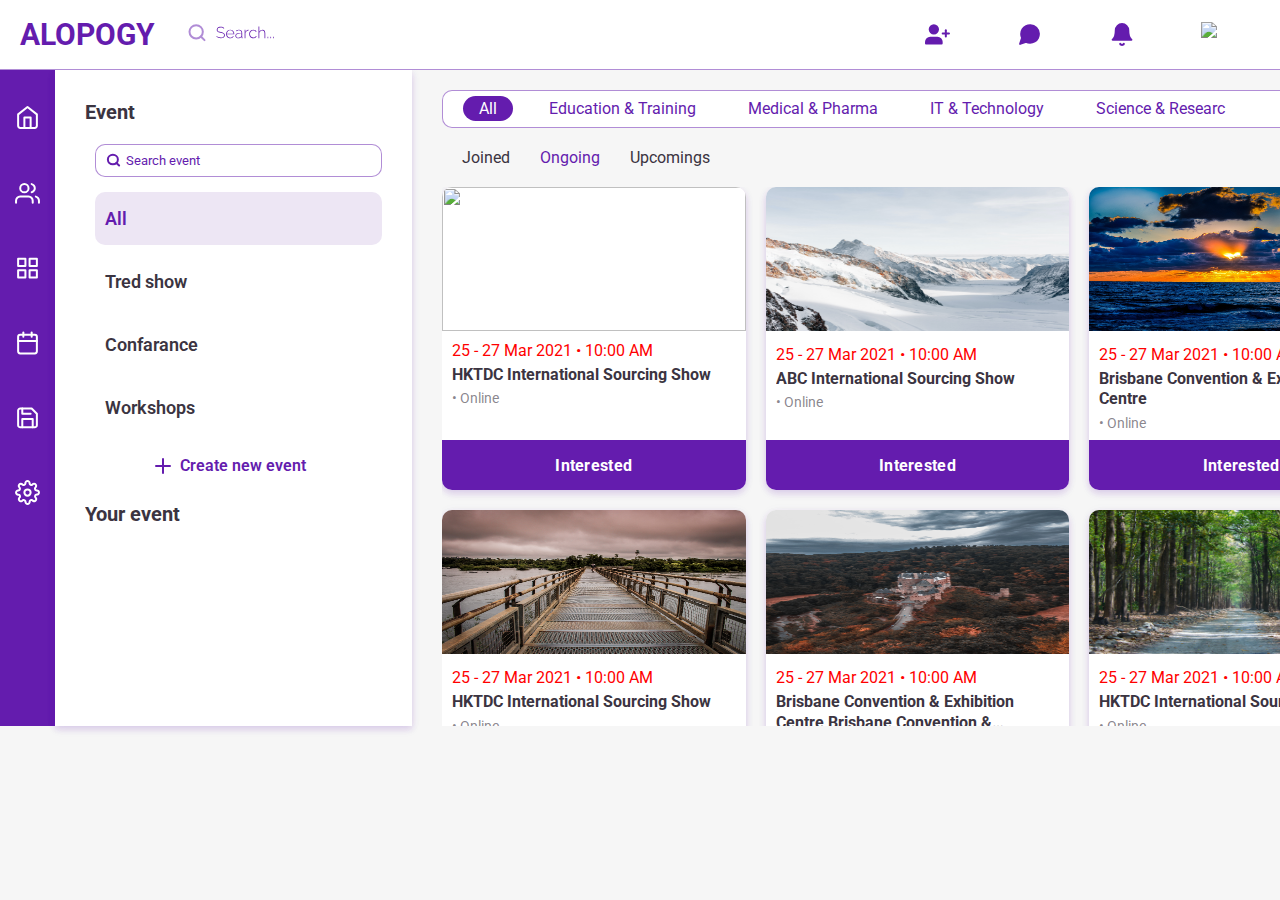
==== html/event.html @ e0d3ffff "add all file" ====
<!DOCTYPE html>
<html>
<head>
    <link href='https://fonts.googleapis.com/css?family=Roboto' rel='stylesheet'>
    <link rel="stylesheet" type="text/css" href="../css/event.css">
    <link rel="stylesheet" type="text/css" href="../css/common.css">
    <meta name="viewport" content="width=device-width, initial-scale=1.0">
</head>
<body>
    <header class="header-white">
        <div class="logo logo-blue">
            <a href="">ALOPOGY</a>
        </div>
        <div class="search">
            <a href="">
                <img src="../image/svg/search blue.svg">
            </a>
        </div>
        <nav>
            <ul>
                <li><a href="">
                        <img src="../image/svg/user-plus blue.svg">
                    </a>
                </li>
                <li><a href=""><img src="../image/svg/message blue.svg"></a></li>

                <li><a href=""><img src="../image/svg/bell blue.svg"></a></li>

                <li><a href=""><img src="../image/svg/more blue.svg"></a></li>
            </ul>
        </nav>
    </header>
    <div class="main">
        <aside class="left-nav">
            <div  class="active" >
                <a href=""><img src="../image/svg/home-w.svg"></a>
            </div>
            <div>
                <a href=""><img src="../image/svg/users-w.svg"></a>
            </div>
            <div>
                <a href=""><img src="../image/svg/showcase-w.svg"></a>
            </div>
            <div>
                <a href=""><img src="../image/svg/event-w.svg"></a>
            </div>
            <div>
                <a href=""><img src="../image/svg/save-w.svg"></a>
            </div>
            <div>
                <a href=""><img src="../image/svg/settings-w.svg"></a>
            </div>
        </aside>
        <aside class="Lf-Mn-box">
            <div class="Lf-Mn-sub-box">
                <p class="Lf-Mn-box-category">Event</p>
                <div class="Lf-Mn-box-search event-search">
                    <img src="../image/svg/search-single.svg"><input type="text" placeholder="Search event " name="">
                </div>
                <div class="Lf-Mn-box-containt">
                    <ul class="Lf-Mn-box-sub-category-iconType event-sub-category">
                        <li >
                            <a id="Lf-Mn-box-sub-category-iconType-activ" href="">All</a>
                        </li>
                        <li>
                            <a href="">Tred show</a>
                        </li>
                        <li>
                            <a href="">Confarance</a>
                        </li>
                        <li>
                            <a href="">Workshops</a>
                        </li>
                    </ul>
                    <div class="Lf-Mn-box-creat-btn creat-event">
                        <a href=""><img src="../image/svg/plus.svg"><p>Create new event</p></a>
                    </div>

                    <!--your event!-->
                    <p class="Lf-Mn-box-category headings">Your event</p>
                    <!--your event lists!-->

                        <!-- <div class="Lf-Mn-box-sub-category-lst-itm sidebar-communities">
                            <div class="Lf-Mn-box-sub-category-lst-single-itm sidebar-community-list">
                                <a href=""><img src="../image/jpg/nature.jpg">
                                    <div>
                                        <h4>World Photographic ysgg hsdhf Forum</h4>
                                        <p>Last active 5 minutes ago</p>
                                    </div>
                                </a>
                        </div> -->
                </div>
            </div>  
        </aside>

    <!--communities with list!-->
        <div class="container">
             <!--list tags!-->

            <div class="filter-user-guide-lst list" >
                <ul>
                    <li>
                        <a class="filter-user-guide-activ-lst" href="">
                            All
                        </a>
                    </li>
                    <li>
                        <a  href="">
                            Education & Training
                        </a>
                    </li>
                    <li>
                        <a href="">
                            Medical & Pharma
                        </a>
                    </li>
                    <li>
                        <a href="">
                            IT & Technology
                        </a>
                    </li>
                    <li>
                        <a href="">
                            Science & Researc
                        </a>
                    </li>
                </ul>
                <a class="filter-user-guide-lst-mor-button" href="">
                    <img src="../image/svg/list.svg">
                </a>
                
            </div>

            <div class="event-guide-lst">
                <ul>
                    <li>
                        <p>Joined</p>
                    </li>
                    <li >
                        <p id="event-activ">Ongoing</p>
                    </li>
                    <li>
                        <p>Upcomings</p>
                    </li>
                </ul>
            </div>
            
            <!-- communities!-->

            <div class="events">

            <!-- 1st row -->
                <div class="events-one-row">
                    <div class=" card-small-18rem single-community">
                        <a>
                            <img src="../image/jpg/nature.jpg">
                            <p  id="event-time">25 - 27 Mar 2021 • 10:00 AM</p>
                            <h4>HKTDC International Sourcing Show</h4>
                            <p>• Online</p>
                        </a>
                        <button>Interested</button>
                    </div>
                    <div class=" card-small-18rem single-community">
                        <a>
                            <img src="../image/jpg/nature2.jpg">
                            <p  id="event-time">25 - 27 Mar 2021 • 10:00 AM</p>
                            <h4>ABC  International Sourcing Show</h4>
                            <p>• Online</p>
                        </a>
                        <button>Interested</button>
                    </div>
                    <div class=" card-small-18rem single-community">
                        <a>
                            <img src="../image/jpg/nature3.jpg">
                            <p  id="event-time">25 - 27 Mar 2021 • 10:00 AM</p>
                            <h4>Brisbane Convention & Exhibition Centre</h4>
                            <p>• Online</p>
                        </a>
                        <button>Interested</button>
                    </div>
                </div>

                <!-- 2nd row -->
                <div class="events-one-row">
                    <div class=" card-small-18rem single-community">
                        <a>
                            <img src="../image/jpg/nature4.jpg">
                            <p  id="event-time">25 - 27 Mar 2021 • 10:00 AM</p>
                            <h4>HKTDC International Sourcing Show</h4>
                            <p>• Online</p>
                        </a>
                        <button>Interested</button>
                    </div>
                    <div class=" card-small-18rem single-community">
                        <a>
                            <img src="../image/jpg/nature5.jpg">
                            <p  id="event-time">25 - 27 Mar 2021 • 10:00 AM</p>
                            <h4>Brisbane Convention & Exhibition Centre Brisbane Convention & Exhibition Centre</h4>
                            <p>• Online</p>
                        </a>
                        <button>Interested</button>
                    </div>
                    <div class=" card-small-18rem single-community">
                        <a>
                            <img src="../image/jpg/nature6.jpg">
                            <p  id="event-time">25 - 27 Mar 2021 • 10:00 AM</p>
                            <h4>HKTDC International Sourcing Show</h4>
                            <p>• Online</p>
                        </a>
                        <button>Interested</button>
                    </div>
                </div>
                <!-- 3rd row -->
                <div class="events-one-row">
                    <div class=" card-small-18rem single-community">
                        <a>
                            <img src="../image/jpg/pic7.jpg">
                            <p  id="event-time">25 - 27 Mar 2021 • 10:00 AM</p>
                            <h4>HKTDC International Sourcing Show</h4>
                            <p>• Online</p>
                        </a>
                        <button>Interested</button>
                    </div>
                    <div class=" card-small-18rem single-community">
                        <a>
                            <img src="../image/jpg/pic8.jpg">
                            <p  id="event-time">25 - 27 Mar 2021 • 10:00 AM</p>
                            <h4>Brisbane Convention & Exhibition Centre</h4>
                            <p>• Online</p>
                        </a>
                        <button>Interested</button>
                    </div>
                    <div class=" card-small-18rem single-community">
                        <a>
                            <img src="../image/jpg/nature5.jpg">
                            <p  id="event-time">25 - 27 Mar 2021 • 10:00 AM</p>
                            <h4>HKTDC International Sourcing Show</h4>
                            <p>• Online</p>
                        </a>
                        <button>Interested</button>
                    </div>
                </div>

                <!-- 4th row -->
                <div class="events-one-row">
                    <div class=" card-small-18rem single-community">
                        <a>
                            <img src="../image/jpg/nature3.jpg">
                            <p  id="event-time">25 - 27 Mar 2021 • 10:00 AM</p>
                            <h4>HKTDC International Sourcing Show</h4>
                            <p>• Online</p>
                        </a>
                        <button>Interested</button>
                    </div>
                    <div class=" card-small-18rem single-community">
                        <a>
                            <img src="../image/jpg/nature.jpg">
                            <p  id="event-time">25 - 27 Mar 2021 • 10:00 AM</p>
                            <h4>HKTDC International Sourcing Show</h4>
                            <p>• Online</p>
                        </a>
                        <button>Interested</button>
                    </div>
                    <div class=" card-small-18rem single-community">
                        <a>
                            <img src="../image/jpg/nature.jpg">
                            <p  id="event-time">25 - 27 Mar 2021 • 10:00 AM</p>
                            <h4>HKTDC International Sourcing Show</h4>
                            <p>• Online</p>
                        </a>
                        <button>Interested</button>
                    </div>
                </div>
                
            </div>
        </div>


    <!-- right side nav bar!--> 
        <aside class="right-nav">
            <ul>
                <li>
                    <a href="">
                        <img src="../image/jpg/people1.jpg">
                    </a>
                    <div id="dot"></div>
                </li>
                <li>
                    <a href="">
                        <img src="../image/jpg/people2.jpg">
                    </a>
                     <div id="dot"></div>
                </li>
                <li>
                    <a href="">
                        <img src="../image/jpg/people3.jpg">
                    </a>
                     <div id="dot"></div>
                </li>
                <li>
                    <a href="">
                        <img src="../image/jpg/people4.jpg">
                    </a>
                     <div id="dot"></div>
                </li>
                <li>
                    <a href="">
                        <img src="../image/jpg/people1.jpg">
                    </a>
                     <div id="dot"></div>

                </li>
                <li>
                    <a href="">
                        <img src="../image/jpg/people2.jpg">
                        
                    </a>
                     <div id="dot"></div>
                </li>
                <li>
                    <a href="">
                        <img src="../image/jpg/people4.jpg">
                        
                    </a>
                     <div id="dot"></div>
                </li>
            </ul>
            <div id="arrow">
                <a href="">
                    <img src="../image/svg/vector 1.svg">
                </a>
            </div>
        </aside>
    </div>
</body>
</html>
---- css/event.css ----
.event-search{
	 margin:1.25rem 0 0.625rem 0.625rem;
}
.event-sub-category li{
    margin:0.313rem auto 0.313rem 0.625rem ;
}
.event-sub-category li a{
	font-weight: 600;
	font-size: 1.125rem;
}
.creat-event{
    margin: 0.625rem 0;
   
}
.container{
	display: flex;
	flex-direction: column;
	padding: 1.25rem 1.875rem 0 1.875rem;

}
.list{
    margin:0 0 1.25rem 0;

}
.events{
	display: flex;
	flex-direction: column;
	width:59.438rem;
	height:36rem;
	overflow-y: scroll;	
}
.events::-webkit-scrollbar {
    display: none;
}
.events{
  -ms-overflow-style: none;  /* IE and Edge */
  scrollbar-width: none;  /* Firefox */
}
.events-one-row{
	display: flex;
	width:59.438rem;
	justify-content: space-between;
	margin-bottom: 1.25rem;
}
.event-guide-lst{
	display: flex;
	margin-bottom: 1.25rem;
}
.event-guide-lst ul{
	display: flex;
	margin-left: 1.25rem;
}
.event-guide-lst li{
	display: flex;
	margin-right:1.875rem;
	cursor: pointer;
}
.event-guide-lst li p{
	color:#3B3441;
}
#event-activ{
	color:#641CAE ;
}
.event-guide-lst ul li p:hover:not(#event-activ) {
	color: #641CAE;
}
#event-time{
	color:#FF0000;
	font-size: 1rem;
	margin: 0 0.625rem 0.313rem 0.625rem;
}
---- css/common.css ----
*{
	margin: 0rem;
	padding: 0rem;
	font-family:Roboto;
	font-style: none;
	box-sizing: border-box;
}
body{
	background-color:  #F6F6F6;
}
a{
	text-decoration: none;
	color: #641CAE;
}
ul{
	list-style: none;
}

/*top nav bar*/
header{
	
	 display: flex;
	 position: sticky;
	 top: 0;
	 z-index: 100;
	 width: auto;
	 height:4.375rem;
	 align-items: center; 
}
.header-white{
	background-color: #fff;
	border-bottom: 0.013rem solid rgba(100, 28, 174, 0.5);
}
.header-blue{
	background-color:#641CAE;
}
header nav{
	display: flex;
	margin-right: 1.25rem;
}
header nav ul{
	display: flex; 
}
header nav ul li{
	padding: 0 1.563rem;
	display: flex;
	
}
header nav ul li a{
	height: 2.625rem;
	width:2.625rem;
	border-radius: 2.625rem;
	padding: 0.531rem;
}
.header-white nav ul li a:hover{
	background-color: #EDE6F4;
}
.logo{
	font-size: 1.875rem;
	font-weight: bold;
	margin-left: 1.25rem;
	text-overflow: uppercase;
	display: flex;
}
.logo-blue a{
	color: #641CAE;
}
.logo-white a{
	color: #FFFFFF;
}
.search{
	margin: 0 auto  0 2rem ;
}
.main{
	display: flex;
	height:41rem;
	
}

/*left nav bar*/

.left-nav{
    height:41rem;
    width: 4.375rem;
    background-color:  #641CAE;
    display: flex;
    flex-direction: column;
    align-items: center;
}
.left-nav div{
	height: 3.438rem;
	width: 3.438rem;
	border-radius: 3.438rem;
	margin: 1.25rem 0 0 0 ;
	display: flex;
}
.left-nav div a{
	height: 3.438rem;
	width: 3.438rem;
	text-align: center;
	padding-top: 0.938rem;
}
.left-nav div:hover:not(.active) {
	background-color: #EDE6F4;
}

/*right nav bar*/

.right-nav{
	 height:41rem;
    width: 4.375rem;
    background-color:  #641CAE;
    display: flex;
    flex-direction: column;
    align-items: center;
   margin-left: auto;
}
.right-nav ul{
	display: flex; 
	flex-direction: column;
}
.right-nav ul li{
	height: 2.5rem;
	width: 2.5rem;
	margin-top: 1rem;
	display: flex;

}
.right-nav ul li a{
	height: 2.5rem;
	width: 2.5rem;
	border-radius: 2.5rem;
	border: 0.188rem solid #FFFFFF;
	display: flex;

}
.right-nav ul li a img{
	height: 2rem;
	width: 2rem;
	border-radius: 2rem;
	margin: 0.063rem;

}
#dot{
	position: relative;

}
#dot::after{
	content: '';
	width: 9px;
	height: 9px;
	border-radius: 50%;
	background:#41db51;
	position: absolute;
	top: 1px;
	right: 5px;
}
#arrow{
	display: flex;
	height:2rem;
	width: 2rem;
	margin-top: 12rem;

}
#arrow a{
	display: flex;
	height:2rem;
	width: 2rem;
	border-radius: 2rem;
	background-color: #fff;
	align-items: center;
	padding-left:0.563rem;

}

/*left side manu */
.Lf-Mn-box{
	width: 23.063rem;
	height:41rem;
	background-color: #fff;
	box-shadow: 0px 3px 6px rgba(100, 28, 174, 0.1), 0px 4px 8px rgba(100, 28, 174, 0.08), 0px 1px 12px rgba(100, 28, 174, 0.04);
	display: flex;
	padding: 1.875rem 1.875rem 0 1.875rem;
	flex-direction: column;
}
.Lf-Mn-sub-box{
	display: flex;
	flex-direction: column;
	height:39.125rem;
}
.Lf-Mn-box-category{
	font-weight: bold;
	color: #3B3441;
	font-size: 1.25rem;
}
.headings{
	margin: 0.625rem 0;
}
.Lf-Mn-box-search{
	background: #FFFFFF;
    border:0.013rem solid rgba(100, 28, 174, 0.5);
    display: flex;
    width: 17.938rem;
    height: 2.063rem;
    border-radius: 0.625rem;
    margin:1.25rem 0 0.625rem 0.625rem;
    padding: 0 0 0 0.625rem;
    align-items: center;
}
.Lf-Mn-box-search input{
	outline: none;
	border:none;
	margin-left: 0.313rem;
	width: 90%;
	color: #641CAE;
}
.Lf-Mn-box-search input::placeholder{
	color: #641CAE;
}
.Lf-Mn-box-sub-category-iconType{
	display: flex;
	flex-direction: column;

}
.Lf-Mn-box-sub-category-iconType li{
	display: flex;
}
.Lf-Mn-box-sub-category-iconType li a{
	width: 17.938rem;
    height: 3.313rem;
    padding: 0.625rem;
    border-radius: 0.625rem;
    display: flex;
    align-items: center;
    color: #3B3441;
}
.Lf-Mn-box-sub-category-iconType li a img{
	margin-right: 0.625rem;
}
#Lf-Mn-box-sub-category-iconType-activ{
	background-color:#EDE6F4;
	color:#641CAE;
}
.Lf-Mn-box-sub-category-iconType li a:hover:not(#Lf-Mn-box-sub-category-iconType-activ) {
	background-color: #EDE6F4;
	color:  #641CAE;
}
.Lf-Mn-box-creat{
	width: 17.938rem;
    height: 2.063rem;
    border-radius: 0.625rem;  
}
.Lf-Mn-box-creat-btn a{
    display: flex;
    width: 17.938rem;
    height: 2.063rem;
    align-items: center;
    justify-content: center;

}
.Lf-Mn-box-creat-btn p{
	font-style: normal;
    font-weight: 600;
	color: #641CAE;
	padding-left: 0.313rem;
}

.Lf-Mn-box-sub-category-lst-itm{
	display: flex;
	flex-direction: column;
}

.Lf-Mn-box-sub-category-lst-single-itm{
    width: auto;
    height:auto;
}
.Lf-Mn-box-sub-category-lst-single-itm a{
    display: flex;
    width: auto;
    height: auto;
    border-radius: 0.625rem;
}
.Lf-Mn-box-sub-category-lst-single-itm a img{
    height: 3.125rem;
    width: 3.125rem;
    border-radius: 0.625rem;
    margin-right: 0.625rem;
}
.rnd-50X50{
	border-radius:50% !important ;
}
.rnd-100X100{
	border-radius:50%;
	height: 6.25rem;
	width: 6.25rem;
}
.Lf-Mn-box-sub-category-lst-single-itm a div{
	align-self: center;
	color: #1A1F21;
}
.Lf-Mn-box-sub-category-lst-single-itm a div h4{
	font-size: 1rem;
	white-space: nowrap;
	width:12.5rem;
    overflow: hidden;
    text-overflow: ellipsis; 
}
.Lf-Mn-box-sub-category-lst-single-itm a div p{
	color: rgba(59, 52, 65, 0.6);
	font-size: 0.875rem;
	white-space: nowrap;
	width:12.5rem;
    overflow: hidden;
    text-overflow: ellipsis; 
}
.see-mor-btn{
    display: flex;
    height: auto;
    width: auto;
    padding-left: 4.375rem;
}
.see-mor-btn a{
	font-weight: 500;
	font-size: 0.75rem;
}
.filter-user-guide-lst{
	height:2.5rem;
	width:59.438rem;
	background: #FFFFFF;
    border:0.013rem solid rgba(100, 28, 174, 0.5);
    border-radius: 0.625rem;
    display: flex;
    align-items: center;
    padding: 0 1.25rem;
}
.filter-user-guide-lst ul{
	display: flex;
	align-items: center;

}
.filter-user-guide-lst li{
	display: flex;
	margin-right:1.25rem;

}
.filter-user-guide-lst li a{
	display: flex;
	align-items: center;
	height: 1.563rem;
	width: auto;
	padding:0 1rem;
	border-radius: 1.25rem;
}
.filter-user-guide-activ-lst {
  background-color:  #641CAE;
  color: #ffffff;
}
.filter-user-guide-lst li a:hover:not(.filter-user-guide-activ-lst) {
	background-color: #EDE6F4;
	color:  #641CAE;
	
}
.filter-user-guide-lst-mor-button{
	display: flex;
	margin-left: auto;
	align-items: center;
}
/*card size 14.375 * 14.234rem */
.card-small-18rem{
    display: flex;
	 flex-direction: column;
	height:18.979rem;
	width: 18.979rem;
	border-radius: 0.625rem;
	background: #FFFFFF;
    box-shadow: 0px 3px 6px rgba(100, 28, 174, 0.1), 0px 4px 8px rgba(100, 28, 174, 0.08), 0px 1px 12px rgba(100, 28, 174, 0.04);
}
.card-small-18rem a img{
	height:9rem;
	width: 18.979rem;
	border-radius: 0.625rem  0.625rem 0 0;
	margin-bottom: 0.625rem;
}
.card-small-18rem a h4{
	color: #3B3441;
	height: auto;
	line-height: 1.3;
	display: -webkit-box;
    -webkit-line-clamp:2;
    -webkit-box-orient: vertical;  
    overflow: hidden;
	margin:0 0.625rem 0 0.625rem;
}
.card-small-18rem a p{
	font-size: 0.875rem;
	color: rgba(59, 52, 65, 0.6);
	margin:0.313rem 0.625rem;
}
.card-small-18rem button{
	width:18.979rem;
	height:3.125rem;
	background-color: #641CAE;
	outline: none;
	border: none;
	border-radius: 0 0 0.625rem 0.625rem ;
	margin-top: auto;
	margin-bottom: 0;
	font-size: 1rem;
	font-weight: bold;
	color: #FFFFFF;
	letter-spacing: 0.02em;
}
.img-cover60X9{
   display: flex;
   align-items: center;
   justify-content: center;
   background-color: #fff;
   width:60.688rem;
   height: 9.375rem;
   border-radius: 0.313rem;
   overflow: hidden;
}
.img-cover60X9 img{
   width:60.688rem;
   height: 9.375rem;
   border-radius: 0.313rem;
   background-size: cover;
}
.img-cover82X9{
   display: flex;
   align-items: center;
   justify-content: center;
   background-color: #fff;
   width:82.501rem;
   height: 9.375rem;
   border-radius: 0.313rem;
   overflow: hidden;
}
.img-cover82X9 img{
   width:82.501rem;
   height: 9.375rem;
   border-radius: 0.313rem;
   background-size: cover;
}
.img-profile a{
   display: flex;
   align-items: center;
   justify-content: center;
   height: 6.25rem;
   width: 6.25rem;
   border-radius:6.25rem;
   background-color: #ffffff;
   box-shadow: 0px 3px 6px rgba(100, 28, 174, 0.1), 0px 4px 8px rgba(100, 28, 174, 0.08), 0px 1px 12px rgba(100, 28, 174, 0.04);
}
.img-profile a img{
	width:5.625rem;
	height:5.625rem;
	border-radius:5.625rem;
	margin: 0.313rem;
}
.img-profile-9X9 a{
   display: flex;
   align-items: center;
   justify-content: center;
   height:9.375rem;
   width: 9.375rem;
   border-radius:50%;
   background-color: #ffffff;
   box-shadow: 0px 3px 6px rgba(100, 28, 174, 0.1), 0px 4px 8px rgba(100, 28, 174, 0.08), 0px 1px 12px rgba(100, 28, 174, 0.04);
}
.img-profile-9X9 a img{
	width:8.75rem;
	height:8.75rem;
	border-radius:50%;
}
.typ-public{
	display: flex;
	align-items: center;
}
.typ-public p{
	color: #641CAE;
	margin: 0.125rem 0 0  0.313rem ;
}
/*member list */
.member-list{
    display: flex;
}
.img-profile-small-2x2{
    display: flex;
}
.img-profile-small-2x2 img{
	height: 2.188rem;
	width: 2.188rem;
	border-radius: 2.188rem;
}
.count-member{
	margin-top: 0.5rem;
	color: #3B3441;
}
.join-btn,.follow-btn,.message-btn{
    display: flex;
}
.join-btn a {
   display: flex;
   align-items: center;
   justify-content: center;
   width: 5.625rem;
   height: 2.5rem;
   border-radius: 0.313rem;
   background-color:  #641CAE;
}
.follow-btn a{
   display: flex;
   align-items: center;
   justify-content: center;
   width: 8.125rem;
   height: 2.5rem;
   border-radius:0 0.313rem 0.313rem 0;
   background-color:  #641CAE;
}
.message-btn a{
   display: flex;
   align-items: center;
   justify-content: center;
   width: 8.125rem;
   height: 2.5rem;
   border:0.013rem solid rgba(100, 28, 174, 0.5);
   border-radius:0.313rem 0 0 0.313rem;
   background-color: #ffffff;
}
.join-btn a img ,.follow-btn a img ,.message-btn a img{
	height: 1.25rem;
	width: 1.25rem;
}
.join-btn a p ,.follow-btn a p{
	color: #fff;
	font-weight: bold;
	margin-left: 0.625rem;

}
.message-btn a p{
	color: #641CAE;
	font-weight: bold;
	margin-left:0.625rem;
}
.skills-bar{
   display: inline-flex;
   align-items: center;
   height:3.75rem;
   width:60.688rem;
   background-color: #fff;
   border-radius: 0.313rem;
   border: 0.013rem solid rgba(100, 28, 174, 0.5);
}
.skills-bar-82{
   display: inline-flex;
   align-items: center;
   height:3.75rem;
   width:82.501rem;
   background-color: #fff;
   border-radius: 0.313rem;
   border: 0.013rem solid rgba(100, 28, 174, 0.5);
}
.skills-bar-mn a{
  font-weight: 600;
  margin: 0 1.875rem;
}
.skills-bar-82-mn a{
  margin:0 4.688rem;
  font-weight: 600;
}
.skills-button{
	display: flex;
	margin: 0 1.875rem 0 auto;
}
.skills-82-button{
	display: flex;
	margin: 0 4.688rem 0 auto;

}
.search-bgc-btn{
	margin-right: 2.5rem;
}
.search-bgc-btn a ,.menu-dot-bgc-btn a{
    display: flex;
	align-items: center;
	padding: 0 0.563rem;
	height:1.75rem ;
	width: 2.375rem;
	border-radius: 0.313rem;
	background-color:rgba(196, 196, 196, 0.3);
}
.rotation{
	transform: rotate(90deg);
}
.containt-box-20Xauto{
	display: flex;
	flex-direction:column;
	width:20rem;
	height: auto;
	background-color: #fff;
	border-radius: 0.313rem;
	border: 0.013rem solid rgba(100, 28, 174, 0.5);
}
.containt-box-20Xauto-heading-box-20X2{
   display: flex;
   align-items: center;
   justify-content: center;
   height:2.5rem ;
   width:20rem;
   border-radius: 0.313rem 0.313rem 0 0 ;
   border-bottom: 0.013rem solid rgba(100, 28, 174, 0.5);
   
}
.containt-box-20Xauto-heading-box-20X2 p{
	font-weight: 600;
   color: #3B3441;
}
.containt-box-20Xauto-itm{
    width: 18.75rem;
	height: auto;
	margin: 0.625rem;
}
.containt-box-20Xauto-itm li h4{
	margin-bottom: 0.625rem;
	color: #3B3441;
}
.containt-box-20Xauto-itm li p{
    color: rgba(59, 52, 65, 0.6);
}
.containt-box-20Xauto-itm li{
	margin-bottom:1.25rem;
}
.skills-bar-mn-activ,.skills-bar-82-mn-activ{
	color: #3B3441;
}
.rnd-btn-blu-2X2{
	display: flex;
	align-items: center;
	justify-content: center;
	height:2.188rem ;
	width:2.188rem;
	border-radius: 2.188rem ;
	background: #641CAE;
    box-shadow:  0px 3px 6px rgba(100, 28, 174, 0.1), 0px 4px 8px rgba(100, 28, 174, 0.08), 0px 1px 12px rgba(100, 28, 174, 0.04);
}
.card-40rem{
	display: flex;
	flex-direction: column;
	width: 40.938rem;
	height: auto;
	background-color: #fff;
	box-shadow: 0px 3px 6px rgba(100, 28, 174, 0.1), 0px 4px 8px rgba(100, 28, 174, 0.08), 0px 1px 12px rgba(100, 28, 174, 0.04);
    border-radius: 0.938rem;
}
.img-profile-small-3x3 a{
    display: flex;
    border-radius: 3rem;
    box-shadow:  0px 3px 6px rgba(100, 28, 174, 0.1), 0px 4px 8px rgba(100, 28, 174, 0.08), 0px 1px 12px rgba(100, 28, 174, 0.04);
}
.img-profile-small-3x3 a img{
   	height: 3rem;
	width: 3rem;
	border-radius: 3rem;
}
.batch-small-1X1{
	display: flex;
}
.batch-small-1X1 a{
	display: flex;
	align-items: center;
	justify-content: center;
	height: 1rem;
	width: 1rem;
	border-radius: 1rem;
}
.batch-small-1X1 a img{
	height: 0.875rem;
	width: 0.875rem;
	border-radius:0.438rem;
}
/*time class use for-last activ ,last post  */
.time{
	font-size: 0.875rem;
	font-weight: bold;
	color: #1A1F21;
	opacity: 60%; 
}
.follow-button-rnd-typ a{
   display: flex;
   align-items: center;
   justify-content: center;
   width: 4.688rem;
	height: 1.563rem;
	background-color: #fff;
	border: 0.013rem solid rgba(100, 28, 174, 0.5);
	border-radius: 1.875rem;
	outline: none;
	color: #641CAE;
	font-weight: 600;
	font-size: 1rem;
}
.more-3dot-btn{
    display: flex;
}
.more-3dot-btn a{
	display: flex;
}
.line-w35rem{
	height:  0.03rem;
	width:40.938rem;
	background-color:  #641CAE;
	border:none;
	opacity: 50%;
	
}
.line-h20rem{
	width:  0.063rem;
    height:20.344rem;
	background-color:  #641CAE;
	border:none;
	opacity: 50%;
	
}
.card-bottom-btn-sec{
	display: flex;
	flex-direction: column;
    align-items: center;
}
.like-commont-share-btn{
	display: flex;
	width: 35rem;
	align-items: center;
	vertical-align: center;

}
.like-commont-share-single-btn{
   width: 10.417rem;
   margin: auto;

}
.like-commont-share-single-btn a{
	display: flex;
	justify-content: center;
	width: 10.417rem;
}
.like-commont-share-single-btn a p{
	font-weight: 900;
	font-size: 1.125rem;
	margin-left: 0.625rem;
	
}
.comment-btn-bdr{
	border-left: 0.013rem solid  #641CAE;;
	border-right: 0.013rem solid  #641CAE; ;
}
.btn-2X9 a{
	display: flex;
	align-items: center;
	justify-content: center;
	height: 2.5rem;
	width: 9.625rem;
	border-radius:0.313rem;
	border: 0.013rem solid rgba(100, 28, 174, 0.5);

}
.btn-2X9 a img{
	height: 1.5rem;
	width: 1.5rem;
	margin-right: 0.313rem;
}
.btn-2X9 a p{
	font-weight: 900;
}
.schedule-sec{
	display: flex;

}
.schedule-box{
	display: flex;
	flex-direction: column;
	width: 24.063rem;
	height: 26.25rem;
	background-color: #ffff;
	border-radius: 0.313rem;
	box-shadow: 0px 3px 6px rgba(100, 28, 174, 0.1), 0px 4px 8px rgba(100, 28, 174, 0.08), 0px 1px 12px rgba(100, 28, 174, 0.04);
}

.schedule-box-header{
	display: flex;
	height: 6.25rem;
	width: 24.063rem;
	z-index: 100;
	border-radius:0.313rem 0.313rem 0 0 ;
	background-image:  url("../image/jpg/Schedule.jpg");
}
.schedule-box-header-date-sec{
	display: flex;
	align-items: center;
	margin-left: 1.25rem;
}
.schedule-box-header-DD{
	font-weight:bold;
	font-size: 4rem;
	color: #ffff;
	margin-right: 0.313rem;
}
.schedule-box-header-MM-YY p{
	font-weight: bold;
	font-size:0.875rem;
	color: #ffff;
	letter-spacing: 0.063rem;
}
.schedule-box-body{
	display: flex;
	height: 21.45rem;
	
}
.schedule-box-evnts{
	display: flex;
	flex-direction: column;
	height: auto;
	width:24.063rem;
	height: 20.344rem;
	position: absolute;
    overflow-y: scroll;
	
}
.schedule-box-evnts::-webkit-scrollbar {
    display: none;
}
.schedule-box-single-evnts{
	display: flex;
	margin:0.938rem 0;

}
.schedule-box-rnd-point{
	width: 0.625rem;
	height: 0.625rem;
	border-radius: 50%;
	background-color: #fff;
	margin:0.25rem 0 0 1.281rem;
	border: 0.013rem solid  #641CAE;
}
.schedule-box-containt{
	margin-left: 1.25rem;
}
.schedule-box-evnt-time{
	display: flex;
	margin-bottom:0.313rem;
    align-items: center;
}
.schedule-box-evnt-time p{
    margin-right: 0.625rem;
}
.schedule-box-evnt-time a{
    display: flex;
}
.schedule-box-evnt-topic{
	display: flex;
	align-items:center;
}
.schedule-box-evnt-topic a{
    display: flex;
}
.schedule-box-evnt-topic p{
    margin-right: 0.625rem;
    max-width: 200px;
    font-weight: 600;
    font-size:0.875rem;
    white-space: nowrap; 
    overflow: hidden;
    text-overflow:ellipsis;
}

.schedule-box-evnt-btn{
	display: flex;
	margin:auto 1.875rem auto auto;
}
.schedule-box-evnt-btn a{
	display: flex;
}
.indx-fllow-or-group-sec{
	display: flex;
	flex-direction: column;
	height: auto;
	width: 24.063rem;
}
.indx-fllow-or-group-persons{
	display: flex;
}
.indx-fllow-or-group-single-person{
	display: flex;
	flex-direction: column;
	align-items: center;
}
.indx-fllow-or-group-single-person-top-sec{
	display: flex;
}
.img-profile-big-3x3{
	height: 3.125rem;
	width:3.125rem ;
	border-radius: 50%;
}
.img-profile-big-3x3 img{
	height: 3.125rem;
	width:3.125rem ;
	border-radius: 50%;
}
.Lf-Mn-box-containt{
	display: flex;
	height:33.687rem;
	flex-direction: column;
	overflow-y: scroll;
}
.Lf-Mn-box-containt::-webkit-scrollbar {
    display: none;
}
.img-35X35{
	display: flex;
	height: 2.188rem;
	width: 2.188rem;
	border-radius: 50%;
}
.img-35X35 img{
	height: 2.188rem;
	width: 2.188rem;
	border-radius: 50%;
}


.img-30X30{
	display: flex;
	height: 1.875rem;
	width:1.875rem;
	border-radius: 50%;
}
.img-30X30 img{
	height: 1.875rem;
	width:1.875rem;
	border-radius: 50%;
}
.online-dot{
	height: 0.5rem;
	width: 0.5rem;
	border-radius: 50%;
	background-color:#41db51 ;
}
.other-message{
	display: flex;
	width: 100%;
	margin-bottom:0.313rem;
}
.other-message div{
	background-color:#641CAE;
	margin-left: 0.625rem;
	border-radius: 0px 10px 10px 10px;
	width: auto;
	max-width: 19.031rem;
	min-height:2.188rem;
	max-height: auto;
}
.other-message div p{
	color: #ffffff;
	margin: 0.5rem 0.625rem;
}
.chat-img{
	width: 19.031rem;
	height:7rem;
    border-radius: 0px 10px 10px 10px;
}

.own-message{
	display: flex;
	width: 100%;
	margin-bottom: 0.313rem;
}
.own-message div{
	background-color:#F6F6F6;
	margin: 0 0 0 auto;
    border-radius: 10px 0px 10px 10px;
	width: auto;
	max-width: 19.031rem;
	min-height:2.188rem;
	max-height: auto;
}
.own-message div p{
	color: #3B3441;
	margin: 0.5rem 0.625rem;
}
.img-8X8{
	display: flex;
	height: 8.75rem;
	width:8.75rem ;
	border-radius: 0.313rem;
}
.img-8X8{
	height: 8.75rem;
	width:8.75rem ;
	border-radius: 0.313rem;
}
.text-dot{
	width: 0.188rem;
	height:0.188rem;
	border-radius: 50%;
	background-color:rgba(59, 52, 65, 0.6);
}
.socal-btns{
	display: flex;

}
.socal-single-btn-2x2{
	display: flex;
	align-items: center;
	justify-content: center;
	height: 2.188rem;
	width: 2.188rem;
	border-radius: 50%;
	background-color:#641CAE;
}
.socal-single-btn-2x2 img{
	height:1.25rem;
	width:1.25rem;
	border-radius: 50%;
}
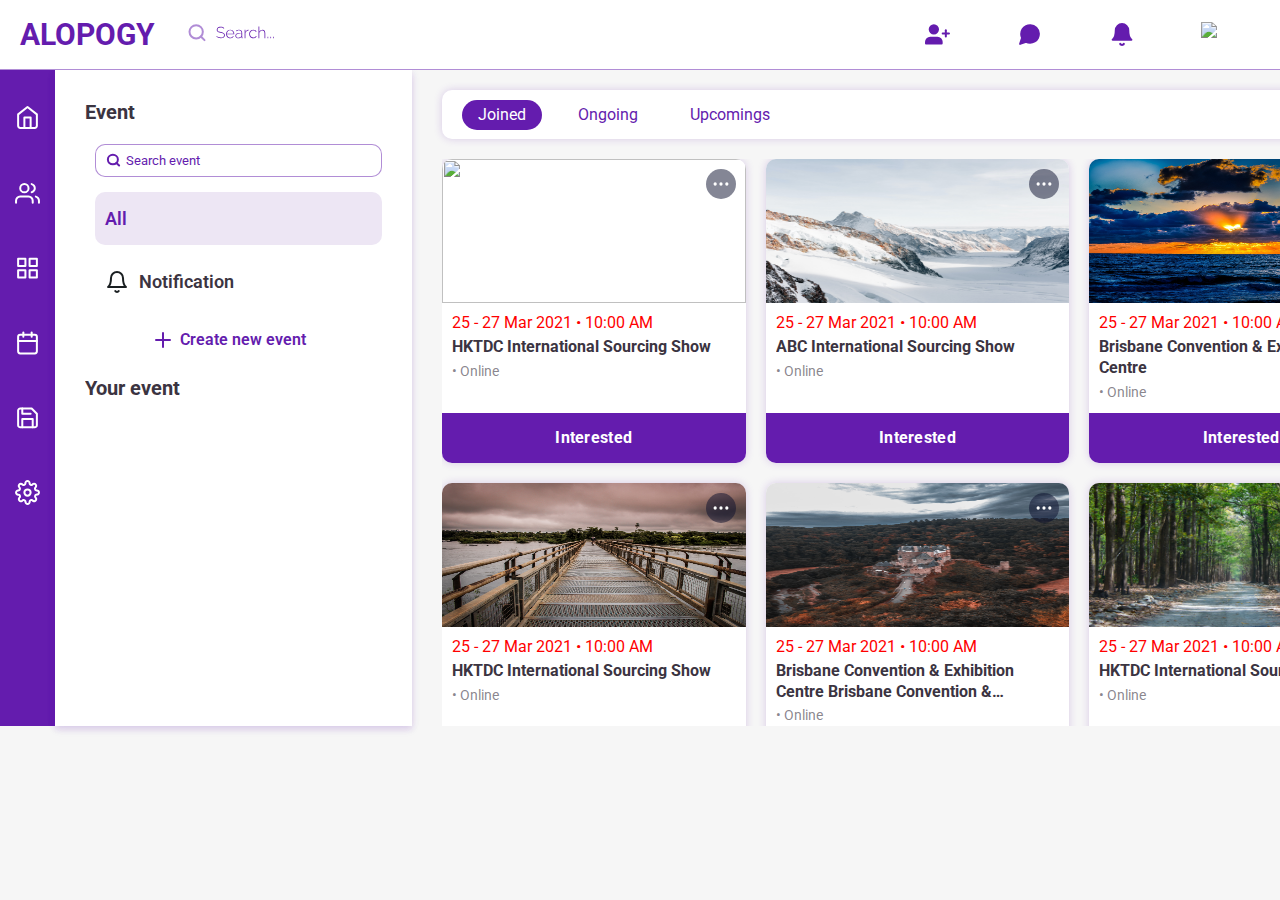
==== commit 58a78ce3: "edit event community save" ====
--- a/html/event.html
+++ b/html/event.html
@@ -4,7 +4,6 @@
     <link href='https://fonts.googleapis.com/css?family=Roboto' rel='stylesheet'>
     <link rel="stylesheet" type="text/css" href="../css/event.css">
     <link rel="stylesheet" type="text/css" href="../css/common.css">
-    <meta name="viewport" content="width=device-width, initial-scale=1.0">
 </head>
 <body>
     <header class="header-white">
@@ -58,18 +57,26 @@
                     <img src="../image/svg/search-single.svg"><input type="text" placeholder="Search event " name="">
                 </div>
                 <div class="Lf-Mn-box-containt">
+                    <!-- <ul class="Lf-Mn-box-sub-category-iconType event-sub-category">
+                        <li >
+                            <a id="Lf-Mn-box-sub-category-iconType-activ" href="">All</a>
+                        </li>
+                        <li>
+                            <a href="">Tred show</a>
+                        </li>
+                        <li>
+                            <a href="">Confarance</a>
+                        </li>
+                        <li>
+                            <a href="">Workshops</a>
+                        </li>
+                    </ul> -->
                     <ul class="Lf-Mn-box-sub-category-iconType event-sub-category">
                         <li >
                             <a id="Lf-Mn-box-sub-category-iconType-activ" href="">All</a>
                         </li>
                         <li>
-                            <a href="">Tred show</a>
-                        </li>
-                        <li>
-                            <a href="">Confarance</a>
-                        </li>
-                        <li>
-                            <a href="">Workshops</a>
+                            <a href=""> <img src="../image/svg/notification.svg">Notification</a>
                         </li>
                     </ul>
                     <div class="Lf-Mn-box-creat-btn creat-event">
@@ -101,20 +108,20 @@
                 <ul>
                     <li>
                         <a class="filter-user-guide-activ-lst" href="">
-                            All
+                            Joined
                         </a>
                     </li>
                     <li>
                         <a  href="">
-                            Education & Training
+                            Ongoing
                         </a>
                     </li>
                     <li>
                         <a href="">
-                            Medical & Pharma
-                        </a>
-                    </li>
-                    <li>
+                           Upcomings
+                        </a>
+                    </li>
+                    <!-- <li>
                         <a href="">
                             IT & Technology
                         </a>
@@ -123,7 +130,7 @@
                         <a href="">
                             Science & Researc
                         </a>
-                    </li>
+                    </li> -->
                 </ul>
                 <a class="filter-user-guide-lst-mor-button" href="">
                     <img src="../image/svg/list.svg">
@@ -131,7 +138,7 @@
                 
             </div>
 
-            <div class="event-guide-lst">
+           <!--  <div class="event-guide-lst">
                 <ul>
                     <li>
                         <p>Joined</p>
@@ -143,7 +150,7 @@
                         <p>Upcomings</p>
                     </li>
                 </ul>
-            </div>
+            </div> -->
             
             <!-- communities!-->
 
@@ -151,18 +158,24 @@
 
             <!-- 1st row -->
                 <div class="events-one-row">
-                    <div class=" card-small-18rem single-community">
-                        <a>
-                            <img src="../image/jpg/nature.jpg">
-                            <p  id="event-time">25 - 27 Mar 2021 • 10:00 AM</p>
-                            <h4>HKTDC International Sourcing Show</h4>
-                            <p>• Online</p>
-                        </a>
-                        <button>Interested</button>
-                    </div>
-                    <div class=" card-small-18rem single-community">
-                        <a>
-                            <img src="../image/jpg/nature2.jpg">
+                    <div class="card-small-18rem single-community">
+                        <a>
+                            <div class="card-small-18rem-pic">
+                                <img class="card-small-18rem-cover-pic" src="../image/jpg/nature.jpg">
+                                <div class="card-small-18rem-3dot"><img src="../image/svg/more-vertical.svg"></div>
+                            </div>
+                            <p  id="event-time">25 - 27 Mar 2021 • 10:00 AM</p>
+                            <h4>HKTDC International Sourcing Show</h4>
+                            <p>• Online</p>
+                        </a>
+                        <button>Interested</button>
+                    </div>
+                    <div class=" card-small-18rem single-community">
+                        <a>
+                            <div class="card-small-18rem-pic">
+                                <img class="card-small-18rem-cover-pic" src="../image/jpg/nature2.jpg">
+                                <div class="card-small-18rem-3dot"><img src="../image/svg/more-vertical.svg"></div>
+                            </div>
                             <p  id="event-time">25 - 27 Mar 2021 • 10:00 AM</p>
                             <h4>ABC  International Sourcing Show</h4>
                             <p>• Online</p>
@@ -171,7 +184,10 @@
                     </div>
                     <div class=" card-small-18rem single-community">
                         <a>
-                            <img src="../image/jpg/nature3.jpg">
+                            <div class="card-small-18rem-pic">
+                                <img class="card-small-18rem-cover-pic"  src="../image/jpg/nature3.jpg">
+                                <div class="card-small-18rem-3dot"><img src="../image/svg/more-vertical.svg"></div>
+                            </div>
                             <p  id="event-time">25 - 27 Mar 2021 • 10:00 AM</p>
                             <h4>Brisbane Convention & Exhibition Centre</h4>
                             <p>• Online</p>
@@ -184,16 +200,22 @@
                 <div class="events-one-row">
                     <div class=" card-small-18rem single-community">
                         <a>
-                            <img src="../image/jpg/nature4.jpg">
-                            <p  id="event-time">25 - 27 Mar 2021 • 10:00 AM</p>
-                            <h4>HKTDC International Sourcing Show</h4>
-                            <p>• Online</p>
-                        </a>
-                        <button>Interested</button>
-                    </div>
-                    <div class=" card-small-18rem single-community">
-                        <a>
-                            <img src="../image/jpg/nature5.jpg">
+                            <div class="card-small-18rem-pic">
+                                <img class="card-small-18rem-cover-pic"  src="../image/jpg/nature4.jpg">
+                                <div class="card-small-18rem-3dot"><img src="../image/svg/more-vertical.svg"></div>
+                            </div>
+                            <p  id="event-time">25 - 27 Mar 2021 • 10:00 AM</p>
+                            <h4>HKTDC International Sourcing Show</h4>
+                            <p>• Online</p>
+                        </a>
+                        <button>Interested</button>
+                    </div>
+                    <div class=" card-small-18rem single-community">
+                        <a>
+                            <div class="card-small-18rem-pic">
+                                <img class="card-small-18rem-cover-pic" src="../image/jpg/nature5.jpg">
+                                <div class="card-small-18rem-3dot"><img src="../image/svg/more-vertical.svg"></div>
+                            </div>
                             <p  id="event-time">25 - 27 Mar 2021 • 10:00 AM</p>
                             <h4>Brisbane Convention & Exhibition Centre Brisbane Convention & Exhibition Centre</h4>
                             <p>• Online</p>
@@ -202,7 +224,10 @@
                     </div>
                     <div class=" card-small-18rem single-community">
                         <a>
-                            <img src="../image/jpg/nature6.jpg">
+                            <div class="card-small-18rem-pic">
+                                <img class="card-small-18rem-cover-pic" src="../image/jpg/nature6.jpg">
+                                <div class="card-small-18rem-3dot"><img src="../image/svg/more-vertical.svg"></div>
+                            </div>
                             <p  id="event-time">25 - 27 Mar 2021 • 10:00 AM</p>
                             <h4>HKTDC International Sourcing Show</h4>
                             <p>• Online</p>
@@ -214,16 +239,22 @@
                 <div class="events-one-row">
                     <div class=" card-small-18rem single-community">
                         <a>
-                            <img src="../image/jpg/pic7.jpg">
-                            <p  id="event-time">25 - 27 Mar 2021 • 10:00 AM</p>
-                            <h4>HKTDC International Sourcing Show</h4>
-                            <p>• Online</p>
-                        </a>
-                        <button>Interested</button>
-                    </div>
-                    <div class=" card-small-18rem single-community">
-                        <a>
-                            <img src="../image/jpg/pic8.jpg">
+                            <div class="card-small-18rem-pic">
+                                <img class="card-small-18rem-cover-pic" src="../image/jpg/pic7.jpg">
+                                <div class="card-small-18rem-3dot"><img src="../image/svg/more-vertical.svg"></div>
+                            </div>
+                            <p  id="event-time">25 - 27 Mar 2021 • 10:00 AM</p>
+                            <h4>HKTDC International Sourcing Show</h4>
+                            <p>• Online</p>
+                        </a>
+                        <button>Interested</button>
+                    </div>
+                    <div class=" card-small-18rem single-community">
+                        <a>
+                            <div class="card-small-18rem-pic">
+                                <img class="card-small-18rem-cover-pic" src="../image/jpg/pic8.jpg">
+                                <div class="card-small-18rem-3dot"><img src="../image/svg/more-vertical.svg"></div>
+                            </div>
                             <p  id="event-time">25 - 27 Mar 2021 • 10:00 AM</p>
                             <h4>Brisbane Convention & Exhibition Centre</h4>
                             <p>• Online</p>
@@ -232,7 +263,10 @@
                     </div>
                     <div class=" card-small-18rem single-community">
                         <a>
-                            <img src="../image/jpg/nature5.jpg">
+                            <div class="card-small-18rem-pic">
+                                <img class="card-small-18rem-cover-pic" src="../image/jpg/nature5.jpg">
+                                <div class="card-small-18rem-3dot"><img src="../image/svg/more-vertical.svg"></div>
+                            </div>
                             <p  id="event-time">25 - 27 Mar 2021 • 10:00 AM</p>
                             <h4>HKTDC International Sourcing Show</h4>
                             <p>• Online</p>
@@ -245,25 +279,34 @@
                 <div class="events-one-row">
                     <div class=" card-small-18rem single-community">
                         <a>
-                            <img src="../image/jpg/nature3.jpg">
-                            <p  id="event-time">25 - 27 Mar 2021 • 10:00 AM</p>
-                            <h4>HKTDC International Sourcing Show</h4>
-                            <p>• Online</p>
-                        </a>
-                        <button>Interested</button>
-                    </div>
-                    <div class=" card-small-18rem single-community">
-                        <a>
-                            <img src="../image/jpg/nature.jpg">
-                            <p  id="event-time">25 - 27 Mar 2021 • 10:00 AM</p>
-                            <h4>HKTDC International Sourcing Show</h4>
-                            <p>• Online</p>
-                        </a>
-                        <button>Interested</button>
-                    </div>
-                    <div class=" card-small-18rem single-community">
-                        <a>
-                            <img src="../image/jpg/nature.jpg">
+                            <div class="card-small-18rem-pic">
+                                <img class="card-small-18rem-cover-pic" src="../image/jpg/nature3.jpg">
+                                <div class="card-small-18rem-3dot"><img src="../image/svg/more-vertical.svg"></div>
+                            </div>
+                            <p  id="event-time">25 - 27 Mar 2021 • 10:00 AM</p>
+                            <h4>HKTDC International Sourcing Show</h4>
+                            <p>• Online</p>
+                        </a>
+                        <button>Interested</button>
+                    </div>
+                    <div class=" card-small-18rem single-community">
+                        <a>
+                            <div class="card-small-18rem-pic">
+                                <img class="card-small-18rem-cover-pic" src="../image/jpg/nature.jpg">
+                                <div class="card-small-18rem-3dot"><img src="../image/svg/more-vertical.svg"></div>
+                            </div>
+                            <p  id="event-time">25 - 27 Mar 2021 • 10:00 AM</p>
+                            <h4>HKTDC International Sourcing Show</h4>
+                            <p>• Online</p>
+                        </a>
+                        <button>Interested</button>
+                    </div>
+                    <div class=" card-small-18rem single-community">
+                        <a>
+                            <div class="card-small-18rem-pic">
+                                <img class="card-small-18rem-cover-pic" src="../image/jpg/nature.jpg">
+                                <div class="card-small-18rem-3dot"><img src="../image/svg/more-vertical.svg"></div>
+                            </div>
                             <p  id="event-time">25 - 27 Mar 2021 • 10:00 AM</p>
                             <h4>HKTDC International Sourcing Show</h4>
                             <p>• Online</p>
--- a/css/event.css
+++ b/css/event.css
@@ -68,4 +68,4 @@
 	color:#FF0000;
 	font-size: 1rem;
 	margin: 0 0.625rem 0.313rem 0.625rem;
-}+}
--- a/css/common.css
+++ b/css/common.css
@@ -324,10 +324,11 @@
 	font-size: 0.75rem;
 }
 .filter-user-guide-lst{
-	height:2.5rem;
+	height:3.125rem;
 	width:59.438rem;
 	background: #FFFFFF;
-    border:0.013rem solid rgba(100, 28, 174, 0.5);
+    /*border:0.013rem solid rgba(100, 28, 174, 0.5);*/
+    box-shadow: 0px 0px 8px rgb(100 28 174 / 20%);
     border-radius: 0.625rem;
     display: flex;
     align-items: center;
@@ -346,7 +347,7 @@
 .filter-user-guide-lst li a{
 	display: flex;
 	align-items: center;
-	height: 1.563rem;
+	height: 1.875rem;
 	width: auto;
 	padding:0 1rem;
 	border-radius: 1.25rem;
@@ -373,13 +374,38 @@
 	width: 18.979rem;
 	border-radius: 0.625rem;
 	background: #FFFFFF;
-    box-shadow: 0px 3px 6px rgba(100, 28, 174, 0.1), 0px 4px 8px rgba(100, 28, 174, 0.08), 0px 1px 12px rgba(100, 28, 174, 0.04);
-}
-.card-small-18rem a img{
+    box-shadow: 0px 0px 8px rgb(100 28 174 / 20%);
+}
+.card-small-18rem .card-small-18rem-pic{
+	display: flex;
+	position: relative;
 	height:9rem;
 	width: 18.979rem;
 	border-radius: 0.625rem  0.625rem 0 0;
 	margin-bottom: 0.625rem;
+}
+.card-small-18rem .card-small-18rem-cover-pic{
+	height:9rem;
+	width: 18.979rem;
+	border-radius: 0.625rem  0.625rem 0 0;
+	
+}
+.card-small-18rem-3dot{
+	display: flex;
+	position: absolute;
+	align-items: center;
+	justify-content: center;
+	height: 1.875rem;
+	width: 1.875rem;
+	border-radius: 50%;
+	top: 0.625rem;
+	right: 0.625rem;
+	background-color: rgba(9, 13, 43, 0.5);
+}
+.card-small-18rem-3dot img{
+	height:1.25rem;
+	width:1.25rem;
+	transform: rotate(90deg);
 }
 .card-small-18rem a h4{
 	color: #3B3441;
